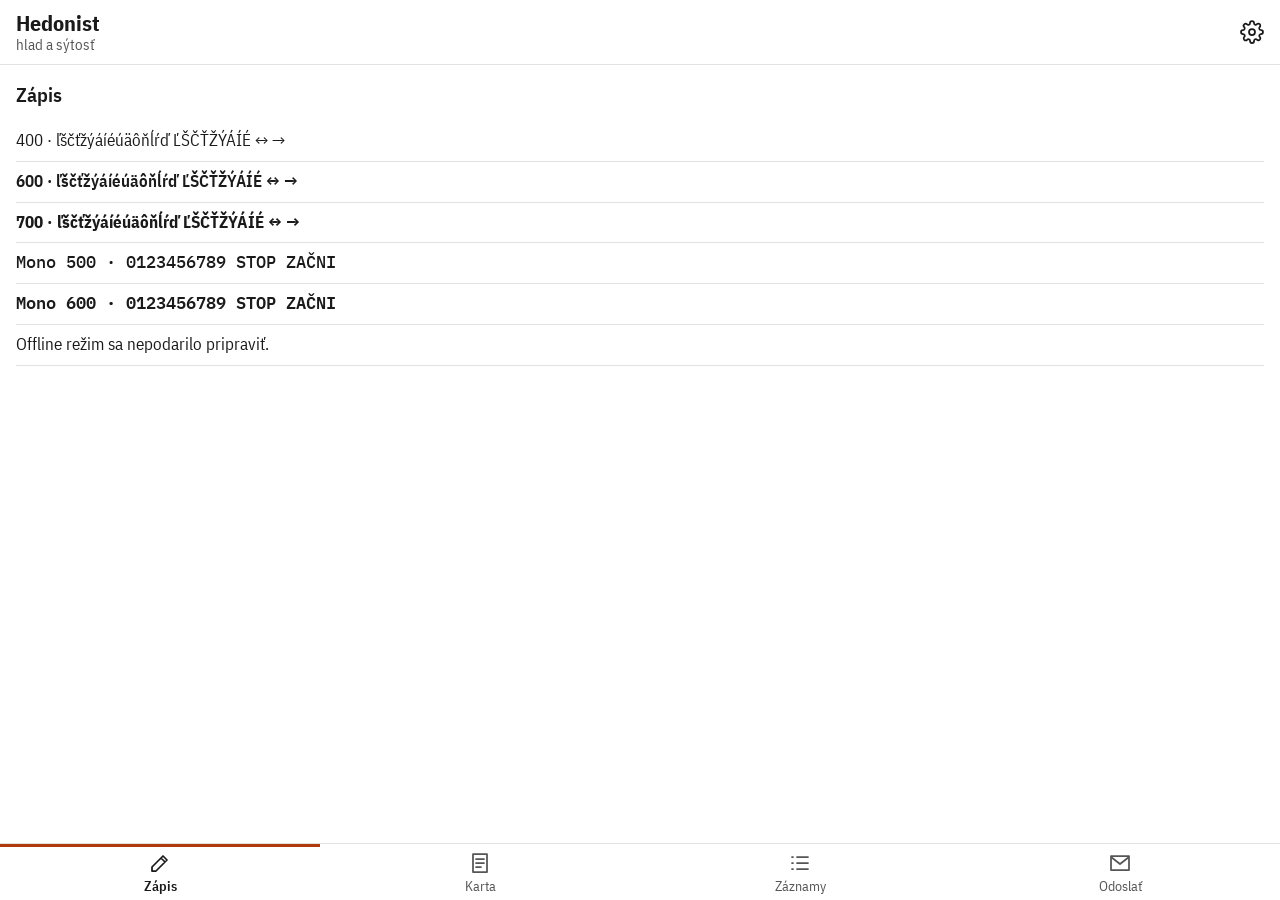
==== index.html @ 2bd272c9 "Krok 1: kostra PWA (index.html, manifest, service worker, fonty, ikony) - hlavička, spodná navigácia" ====
<!doctype html>
<html lang="sk">
<head>
  <meta charset="utf-8">
  <meta name="viewport" content="width=device-width, initial-scale=1, viewport-fit=cover">
  <meta http-equiv="Content-Security-Policy" content="default-src 'self'; object-src 'none'; base-uri 'self'; form-action 'self'">
  <title>Hedonist</title>
  <meta name="description" content="Záznamník hladu a sýtosti, funguje offline.">
  <meta name="theme-color" content="#ffffff">
  <link rel="manifest" href="./manifest.webmanifest">
  <link rel="icon" type="image/png" href="./icons/icon-192.png">
  <link rel="stylesheet" href="./styles.css">
  <script type="module" src="./app.js"></script>
</head>
<body>
  <header class="header">
    <div>
      <h1 class="title">Hedonist</h1>
      <p class="subtitle">hlad a sýtosť</p>
    </div>
    <a class="gear" href="#nastavenia" data-link="nastavenia" aria-label="Nastavenia">
      <svg viewBox="0 0 24 24" aria-hidden="true">
        <circle cx="12" cy="12" r="3"/>
        <path d="M19.4 15a1.65 1.65 0 0 0 .33 1.82l.06.06a2 2 0 1 1-2.83 2.83l-.06-.06a1.65 1.65 0 0 0-1.82-.33 1.65 1.65 0 0 0-1 1.51V21a2 2 0 1 1-4 0v-.09A1.65 1.65 0 0 0 9 19.4a1.65 1.65 0 0 0-1.82.33l-.06.06a2 2 0 1 1-2.83-2.83l.06-.06a1.65 1.65 0 0 0 .33-1.82 1.65 1.65 0 0 0-1.51-1H3a2 2 0 1 1 0-4h.09A1.65 1.65 0 0 0 4.6 9a1.65 1.65 0 0 0-.33-1.82l-.06-.06a2 2 0 1 1 2.83-2.83l.06.06a1.65 1.65 0 0 0 1.82.33H9a1.65 1.65 0 0 0 1-1.51V3a2 2 0 1 1 4 0v.09a1.65 1.65 0 0 0 1 1.51 1.65 1.65 0 0 0 1.82-.33l.06-.06a2 2 0 1 1 2.83 2.83l-.06.06a1.65 1.65 0 0 0-.33 1.82V9a1.65 1.65 0 0 0 1.51 1H21a2 2 0 1 1 0 4h-.09a1.65 1.65 0 0 0-1.51 1z"/>
      </svg>
    </a>
  </header>

  <div class="update-bar" id="update-bar" role="status" hidden>
    <span>Je dostupná nová verzia –</span>
    <button type="button" id="update-button">Obnoviť</button>
  </div>

  <main class="main" id="main">
    <section data-screen="zapis">
      <h2>Zápis</h2>

      <!-- Dočasná kontrola fontov a offline režimu (krok 1), neskôr sa odstráni. -->
      <div class="check">
        <p class="check-400">400 · ľščťžýáíéúäôňĺŕď ĽŠČŤŽÝÁÍÉ ↔ →</p>
        <p class="check-600">600 · ľščťžýáíéúäôňĺŕď ĽŠČŤŽÝÁÍÉ ↔ →</p>
        <p class="check-700">700 · ľščťžýáíéúäôňĺŕď ĽŠČŤŽÝÁÍÉ ↔ →</p>
        <p class="check-mono-500">Mono 500 · 0123456789 STOP ZAČNI</p>
        <p class="check-mono-600">Mono 600 · 0123456789 STOP ZAČNI</p>
        <p id="check-offline" role="status">Pripravujem offline režim…</p>
      </div>
    </section>

    <section data-screen="karta" hidden>
      <h2>Karta</h2>
    </section>

    <section data-screen="zaznamy" hidden>
      <h2>Záznamy</h2>
    </section>

    <section data-screen="odoslat" hidden>
      <h2>Odoslať</h2>
    </section>

    <section data-screen="nastavenia" hidden>
      <h2>Nastavenia</h2>
    </section>
  </main>

  <nav class="nav" aria-label="Hlavná navigácia">
    <a href="#zapis" data-link="zapis">
      <svg viewBox="0 0 24 24" aria-hidden="true"><path d="M4 20h4L19 9l-4-4L4 16zM13 7l4 4"/></svg>
      <span>Zápis</span>
    </a>
    <a href="#karta" data-link="karta">
      <svg viewBox="0 0 24 24" aria-hidden="true"><path d="M5 3h14v18H5zM8 8h8M8 12h8M8 16h5"/></svg>
      <span>Karta</span>
    </a>
    <a href="#zaznamy" data-link="zaznamy">
      <svg viewBox="0 0 24 24" aria-hidden="true"><path d="M9 6h11M9 12h11M9 18h11M4 6h1M4 12h1M4 18h1"/></svg>
      <span>Záznamy</span>
    </a>
    <a href="#odoslat" data-link="odoslat">
      <svg viewBox="0 0 24 24" aria-hidden="true"><path d="M3 5h18v14H3zM3 6l9 7 9-7"/></svg>
      <span>Odoslať</span>
    </a>
  </nav>
</body>
</html>
---- styles.css ----
/* ---------- Fonty (IBM Plex, licencia OFL – fonts/license.txt) ---------- */

@font-face {
  font-family: "Plex Condensed";
  src: url("./fonts/IBMPlexSansCondensed-Regular.woff2") format("woff2");
  font-weight: 400;
  font-display: swap;
}
@font-face {
  font-family: "Plex Condensed";
  src: url("./fonts/IBMPlexSansCondensed-SemiBold.woff2") format("woff2");
  font-weight: 600;
  font-display: swap;
}
@font-face {
  font-family: "Plex Condensed";
  src: url("./fonts/IBMPlexSansCondensed-Bold.woff2") format("woff2");
  font-weight: 700;
  font-display: swap;
}
@font-face {
  font-family: "Plex Mono";
  src: url("./fonts/IBMPlexMono-Medium.woff2") format("woff2");
  font-weight: 500;
  font-display: swap;
}
@font-face {
  font-family: "Plex Mono";
  src: url("./fonts/IBMPlexMono-SemiBold.woff2") format("woff2");
  font-weight: 600;
  font-display: swap;
}

/* ---------- Farby a rozmery ---------- */

:root {
  color-scheme: light;

  --bg: #ffffff;
  --text: #1a1a1a;
  --text-secondary: #555555;
  --line: #e2e2e2;
  --accent: #b03a0a;
  --zone: #fbe9dd;
  --stop-bg: #1a1a1a;
  --stop-text: #ffffff;
  --stop-label: #ffb48a;

  --font-text: "Plex Condensed", sans-serif;
  --font-mono: "Plex Mono", monospace;
  --touch: 48px;
}

/* ---------- Základ ---------- */

*,
*::before,
*::after {
  box-sizing: border-box;
}

[hidden] {
  display: none !important;
}

html,
body {
  height: 100%;
  margin: 0;
}

body {
  display: flex;
  flex-direction: column;
  height: 100dvh;
  background: var(--bg);
  color: var(--text);
  font: 400 1.0625rem/1.4 var(--font-text);
  -webkit-text-size-adjust: 100%;
  text-size-adjust: 100%;
}

h1,
h2,
p {
  margin: 0;
}

button {
  font: inherit;
}

a {
  color: inherit;
  -webkit-tap-highlight-color: transparent;
}

:focus-visible {
  outline: 2px solid var(--accent);
  outline-offset: -2px;
}

svg {
  width: 24px;
  height: 24px;
  fill: none;
  stroke: currentColor;
  stroke-width: 1.75;
  stroke-linecap: round;
  stroke-linejoin: round;
}

/* ---------- Hlavička ---------- */

.header {
  display: flex;
  align-items: center;
  justify-content: space-between;
  padding: calc(8px + env(safe-area-inset-top)) 4px 8px 16px;
  border-bottom: 1px solid var(--line);
}

.title {
  font-size: 1.375rem;
  font-weight: 700;
  line-height: 1.2;
}

.subtitle {
  color: var(--text-secondary);
  font-size: 0.9375rem;
  line-height: 1.2;
}

.gear {
  display: grid;
  place-items: center;
  width: var(--touch);
  height: var(--touch);
}

.gear[aria-current="page"] {
  color: var(--accent);
}

/* ---------- Lišta novej verzie ---------- */

.update-bar {
  display: flex;
  align-items: center;
  justify-content: space-between;
  gap: 12px;
  padding: 4px 8px 4px 16px;
  background: var(--stop-bg);
  color: var(--stop-text);
}

.update-bar button {
  min-height: var(--touch);
  padding: 0 16px;
  border: 1px solid currentColor;
  border-radius: 0;
  background: transparent;
  color: var(--stop-label);
  font-weight: 600;
}

/* ---------- Obsah ---------- */

.main {
  flex: 1;
  overflow-y: auto;
  padding: 16px;
}

.main h2 {
  margin-bottom: 12px;
  font-size: 1.25rem;
  font-weight: 600;
}

/* ---------- Spodná navigácia ---------- */

.nav {
  display: grid;
  grid-template-columns: repeat(4, 1fr);
  padding-bottom: env(safe-area-inset-bottom);
  border-top: 1px solid var(--line);
}

.nav a {
  display: flex;
  flex-direction: column;
  align-items: center;
  justify-content: center;
  gap: 2px;
  min-height: 56px;
  border-top: 3px solid transparent;
  color: var(--text-secondary);
  font-size: 0.875rem;
  text-decoration: none;
}

.nav a[aria-current="page"] {
  border-top-color: var(--accent);
  color: var(--text);
  font-weight: 600;
}

/* ---------- Dočasná kontrola (krok 1) ---------- */

.check p {
  padding: 8px 0;
  border-bottom: 1px solid var(--line);
}

.check-600 {
  font-weight: 600;
}

.check-700 {
  font-weight: 700;
}

.check-mono-500 {
  font-family: var(--font-mono);
  font-weight: 500;
}

.check-mono-600 {
  font-family: var(--font-mono);
  font-weight: 600;
}
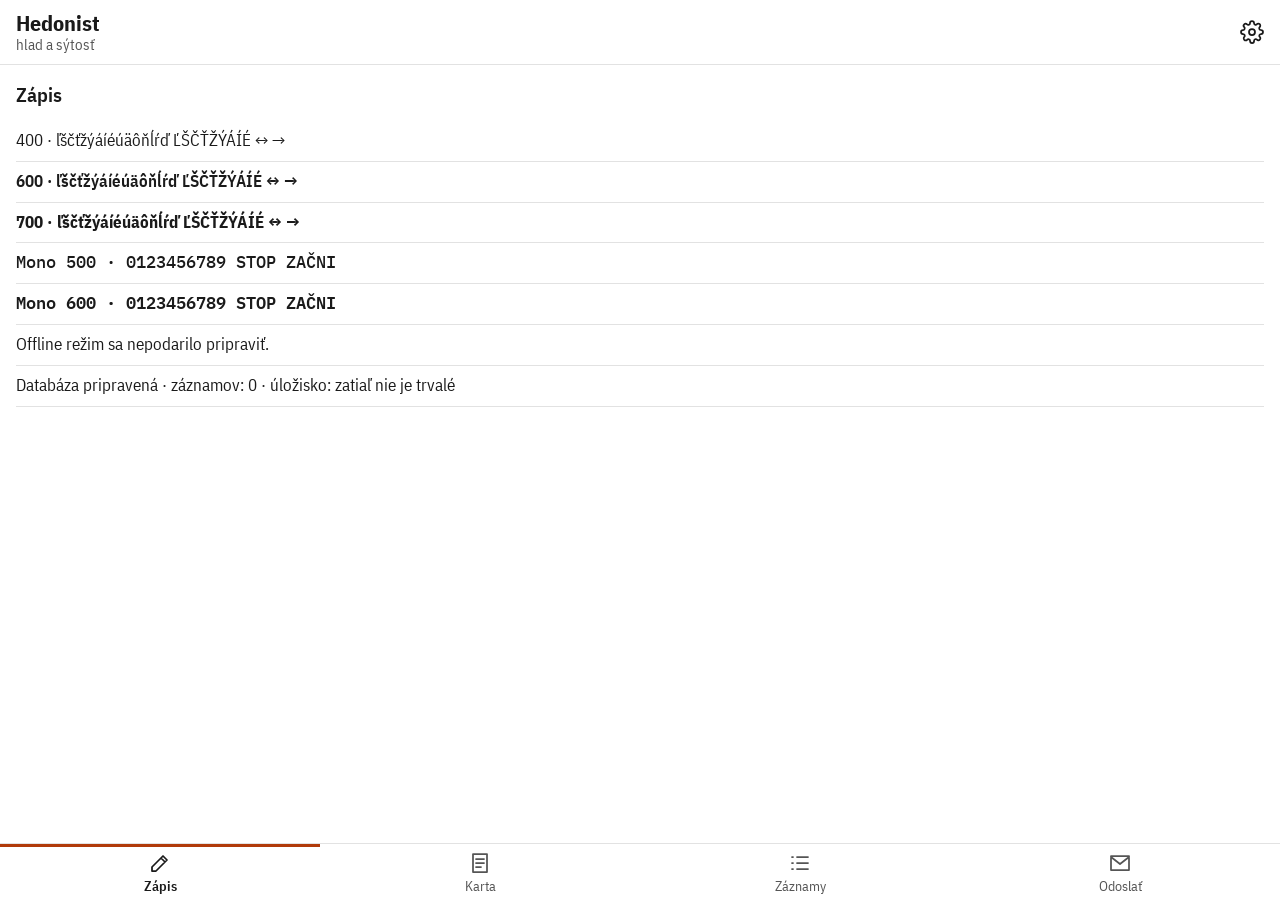
==== commit 614da5a8: "Krok 2: dátová vrstva v IndexedDB a testy v prehliadači - db.js: záznamy, nastavenia, kontrola hodnô" ====
--- a/index.html
+++ b/index.html
@@ -43,6 +43,7 @@
         <p class="check-mono-500">Mono 500 · 0123456789 STOP ZAČNI</p>
         <p class="check-mono-600">Mono 600 · 0123456789 STOP ZAČNI</p>
         <p id="check-offline" role="status">Pripravujem offline režim…</p>
+        <p id="check-storage" role="status">Otváram databázu…</p>
       </div>
     </section>
 
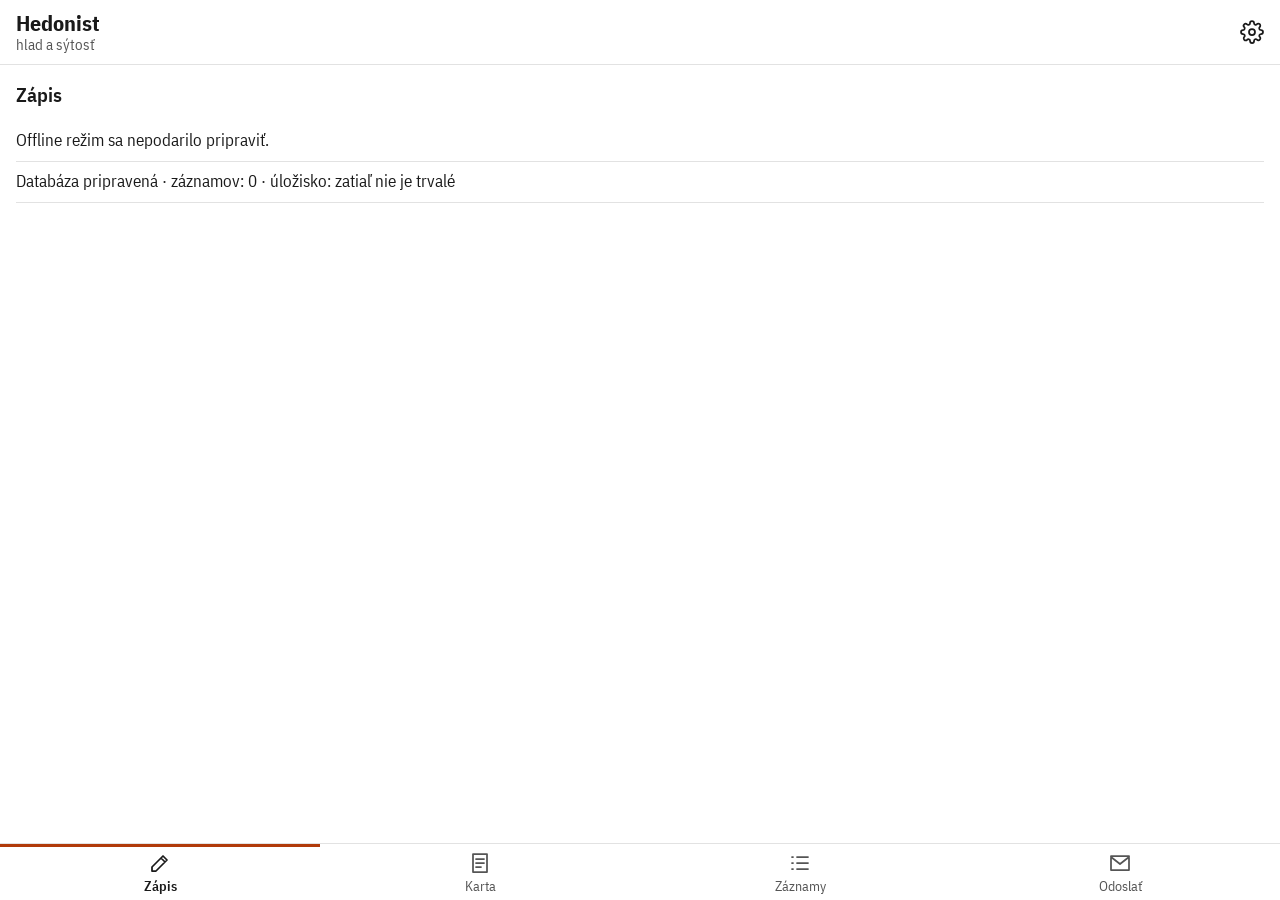
==== commit 3e0bca8d: "Krok 3: obrazovka Karta - predná a zadná strana s textom zo sekcie 5 zadania - prepínanie záložkami " ====
--- a/index.html
+++ b/index.html
@@ -35,20 +35,67 @@
     <section data-screen="zapis">
       <h2>Zápis</h2>
 
-      <!-- Dočasná kontrola fontov a offline režimu (krok 1), neskôr sa odstráni. -->
+      <!-- Dočasná kontrola offline režimu a databázy, neskôr sa odstráni. -->
       <div class="check">
-        <p class="check-400">400 · ľščťžýáíéúäôňĺŕď ĽŠČŤŽÝÁÍÉ ↔ →</p>
-        <p class="check-600">600 · ľščťžýáíéúäôňĺŕď ĽŠČŤŽÝÁÍÉ ↔ →</p>
-        <p class="check-700">700 · ľščťžýáíéúäôňĺŕď ĽŠČŤŽÝÁÍÉ ↔ →</p>
-        <p class="check-mono-500">Mono 500 · 0123456789 STOP ZAČNI</p>
-        <p class="check-mono-600">Mono 600 · 0123456789 STOP ZAČNI</p>
         <p id="check-offline" role="status">Pripravujem offline režim…</p>
         <p id="check-storage" role="status">Otváram databázu…</p>
       </div>
     </section>
 
-    <section data-screen="karta" hidden>
-      <h2>Karta</h2>
+    <section data-screen="karta" class="card" hidden>
+      <h2 class="visually-hidden">Karta</h2>
+
+      <div class="tabs" role="tablist" aria-label="Strana karty">
+        <button type="button" role="tab" id="tab-front" aria-controls="card-front" aria-selected="true">Predná</button>
+        <button type="button" role="tab" id="tab-back" aria-controls="card-back" aria-selected="false" tabindex="-1">Zadná</button>
+      </div>
+
+      <div role="tabpanel" id="card-front" aria-labelledby="tab-front">
+        <h3>Hlad ↔ sýtosť</h3>
+        <p class="card-subtitle">Ohodnoť sa: pred jedlom · v polovici · 20 min po</p>
+        <ul class="scale" id="card-scale"></ul>
+        <p class="card-motto">Začni pri 3–4. Prestaň pri 6 — za 20 minút sa to dotiahne na 7.</p>
+      </div>
+
+      <div role="tabpanel" id="card-back" aria-labelledby="tab-back" hidden>
+        <h3>Pred · počas · po</h3>
+        <dl class="phases">
+          <div>
+            <dt>PRED</dt>
+            <dd><strong>Hlad, alebo chuť?</strong> Zjedol by som teraz aj obyčajný chlieb? Áno → hlad. Chcem len to jedno → chuť (stres, únava, nuda, zvyk). Pri 1–2 začni bielkovinou a zeleninou.</dd>
+          </div>
+          <div>
+            <dt>POČAS</dt>
+            <dd><strong>V polovici taniera zlož príbor.</strong> Nádych, číslo. Jedz pomaly — signál sýtosti mešká 10–20 minút.</dd>
+          </div>
+          <div>
+            <dt>PO</dt>
+            <dd><strong>O 20 minút znova číslo.</strong> Zapíš: pred · po · po 20 min · hlad/chuť.</dd>
+          </div>
+        </dl>
+
+        <h4>Čo sýti (na kalóriu)</h4>
+        <ul class="satiety">
+          <li>
+            <p><strong>Najviac:</strong> mäso, ryby, vajcia, tvaroh, strukoviny, zelenina, vývar, varené zemiaky</p>
+            <span class="bar bar-1" aria-hidden="true"></span>
+          </li>
+          <li>
+            <p><strong>Stredne:</strong> celozrnné prílohy, ovocie, ovsené vločky</p>
+            <span class="bar bar-2" aria-hidden="true"></span>
+          </li>
+          <li>
+            <p><strong>Málo:</strong> biele pečivo, sladkosti, chipsy, ultraspracované</p>
+            <span class="bar bar-3" aria-hidden="true"></span>
+          </li>
+          <li>
+            <p><strong>Takmer nič:</strong> tekuté kalórie — džús, sladené nápoje, pivo aj nealko</p>
+            <span class="bar bar-4" aria-hidden="true"></span>
+          </li>
+        </ul>
+
+        <p class="sources">Blundell 2010 · Rolls 2007 · Holt 1995 · Robinson 2014 · Hall 2019</p>
+      </div>
     </section>
 
     <section data-screen="zaznamy" hidden>
--- a/styles.css
+++ b/styles.css
@@ -170,10 +170,22 @@
 .main {
   flex: 1;
   overflow-y: auto;
+}
+
+.main > section {
   padding: 16px;
 }
 
-.main h2 {
+.visually-hidden {
+  position: absolute;
+  width: 1px;
+  height: 1px;
+  overflow: hidden;
+  clip-path: inset(50%);
+  white-space: nowrap;
+}
+
+.main h2:not(.visually-hidden) {
   margin-bottom: 12px;
   font-size: 1.25rem;
   font-weight: 600;
@@ -207,27 +219,206 @@
   font-weight: 600;
 }
 
-/* ---------- Dočasná kontrola (krok 1) ---------- */
+/* ---------- Karta ---------- */
+
+.main > .card {
+  min-height: 100%;
+  padding: 0 16px 8px;
+  touch-action: pan-y pinch-zoom;
+}
+
+.tabs {
+  display: grid;
+  grid-template-columns: 1fr 1fr;
+  margin: 0 -16px 8px;
+  border-bottom: 1px solid var(--line);
+}
+
+.tabs button {
+  min-height: var(--touch);
+  border: 0;
+  border-bottom: 3px solid transparent;
+  border-radius: 0;
+  background: transparent;
+  color: var(--text-secondary);
+}
+
+.tabs button[aria-selected="true"] {
+  border-bottom-color: var(--accent);
+  color: var(--text);
+  font-weight: 600;
+}
+
+.card h3 {
+  margin: 0;
+  font-size: 1.25rem;
+  font-weight: 700;
+  line-height: 1.25;
+}
+
+.card ul,
+.card dl,
+.card dd {
+  margin: 0;
+  padding: 0;
+  list-style: none;
+}
+
+/* Predná strana */
+
+.card-subtitle {
+  margin-bottom: 6px;
+  color: var(--text-secondary);
+  font-size: 0.875rem;
+}
+
+.scale {
+  border-top: 1px solid var(--line);
+}
+
+.scale li {
+  display: grid;
+  grid-template-columns: 2rem 1fr auto;
+  align-items: center;
+  column-gap: 8px;
+  min-height: 35px;
+  padding: 1px 6px;
+  border-bottom: 1px solid var(--line);
+}
+
+.scale-value {
+  font: 600 1.125rem/1 var(--font-mono);
+  text-align: right;
+}
+
+.scale-text {
+  line-height: 1.15;
+}
+
+.scale-name {
+  display: block;
+  font-size: 0.9375rem;
+  font-weight: 600;
+}
+
+.scale-desc {
+  display: block;
+  color: var(--text-secondary);
+  font-size: 0.8125rem;
+}
+
+.scale-tag {
+  font: 600 0.75rem/1 var(--font-mono);
+  letter-spacing: 0.04em;
+}
+
+.scale .is-zone {
+  background: var(--zone);
+}
+
+.scale .is-zone .scale-tag {
+  color: var(--accent);
+}
+
+.scale .is-stop {
+  background: var(--stop-bg);
+  color: var(--stop-text);
+}
+
+.scale .is-stop .scale-desc {
+  color: inherit;
+}
+
+.scale .is-stop .scale-tag {
+  color: var(--stop-label);
+}
+
+.card-motto {
+  margin-top: 8px;
+  font-size: 0.9375rem;
+  font-weight: 700;
+  line-height: 1.25;
+  text-wrap: balance;
+}
+
+/* Zadná strana */
+
+.phases {
+  margin-top: 4px !important;
+}
+
+.phases > div {
+  display: grid;
+  grid-template-columns: 3.25rem 1fr;
+  column-gap: 8px;
+  padding: 6px 0;
+  border-bottom: 1px solid var(--line);
+}
+
+.phases dt {
+  font: 600 0.8125rem/1.45 var(--font-mono);
+  color: var(--accent);
+}
+
+.phases dd {
+  font-size: 0.9375rem;
+  line-height: 1.25;
+}
+
+.phases strong,
+.satiety strong {
+  font-weight: 600;
+}
+
+.card h4 {
+  margin: 10px 0 4px;
+  font-size: 1rem;
+  font-weight: 700;
+}
+
+.satiety li {
+  margin-bottom: 6px;
+}
+
+.satiety p {
+  margin-bottom: 2px;
+  font-size: 0.875rem;
+  line-height: 1.2;
+}
+
+.bar {
+  display: block;
+  height: 6px;
+  background: var(--text);
+}
+
+.bar-1 {
+  width: 100%;
+}
+
+.bar-2 {
+  width: 68%;
+}
+
+.bar-3 {
+  width: 40%;
+}
+
+.bar-4 {
+  width: 14%;
+  background: var(--accent);
+}
+
+.sources {
+  margin-top: 8px;
+  color: var(--text-secondary);
+  font-size: 0.75rem;
+  line-height: 1.3;
+}
+
+/* ---------- Dočasná kontrola ---------- */
 
 .check p {
   padding: 8px 0;
   border-bottom: 1px solid var(--line);
 }
-
-.check-600 {
-  font-weight: 600;
-}
-
-.check-700 {
-  font-weight: 700;
-}
-
-.check-mono-500 {
-  font-family: var(--font-mono);
-  font-weight: 500;
-}
-
-.check-mono-600 {
-  font-family: var(--font-mono);
-  font-weight: 600;
-}
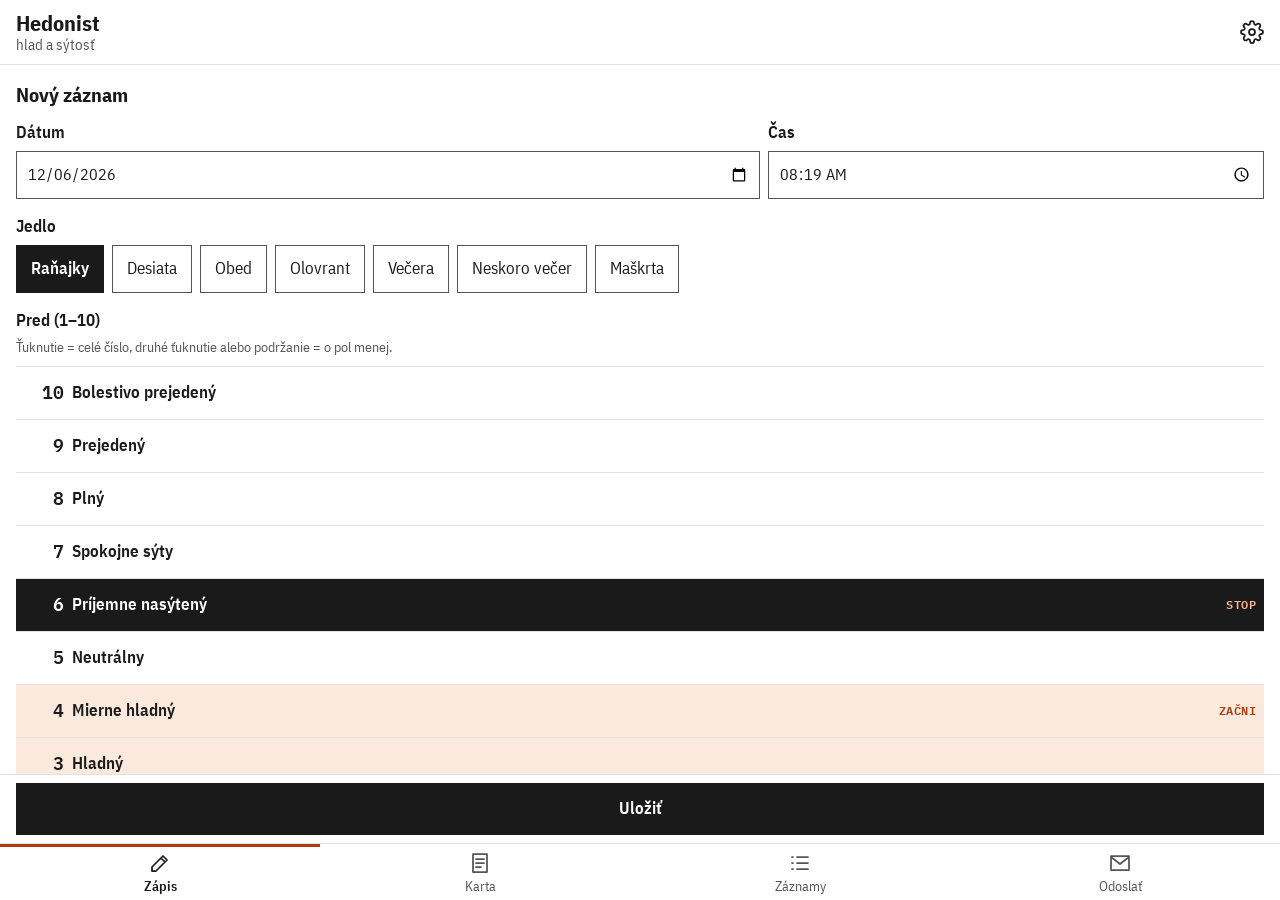
==== commit 093d4c66: "Krok 4: Zápis, doplnenie po jedle a rozpracované jedlá - nový záznam: dátum, čas, jedlo podľa času, " ====
--- a/index.html
+++ b/index.html
@@ -32,13 +32,83 @@
   </div>
 
   <main class="main" id="main">
-    <section data-screen="zapis">
-      <h2>Zápis</h2>
-
-      <!-- Dočasná kontrola offline režimu a databázy, neskôr sa odstráni. -->
-      <div class="check">
-        <p id="check-offline" role="status">Pripravujem offline režim…</p>
-        <p id="check-storage" role="status">Otváram databázu…</p>
+    <section data-screen="zapis" class="entry">
+      <h2 class="visually-hidden">Zápis</h2>
+      <p class="form-error" id="db-error" role="alert" hidden></p>
+
+      <div id="zapis-content" hidden>
+        <div id="entry-home">
+          <ul class="pending" id="pending" aria-label="Rozpracované jedlá"></ul>
+
+          <form id="entry-form" novalidate>
+            <h3>Nový záznam</h3>
+
+            <div class="when">
+              <label>Dátum <input type="date" id="entry-date"></label>
+              <label>Čas <input type="time" id="entry-time"></label>
+            </div>
+
+            <fieldset>
+              <legend>Jedlo</legend>
+              <div class="chips" id="entry-meal"></div>
+            </fieldset>
+
+            <fieldset>
+              <legend>Pred (1–10)</legend>
+              <p class="hint">Ťuknutie = celé číslo, druhé ťuknutie alebo podržanie = o pol menej.</p>
+              <ol class="scale scale-pick" id="entry-scale"></ol>
+            </fieldset>
+
+            <fieldset>
+              <legend>Hlad / chuť</legend>
+              <p class="hint">Zjedol by som teraz aj obyčajný chlieb?</p>
+              <div class="chips" id="entry-hunger"></div>
+            </fieldset>
+
+            <details id="entry-more">
+              <summary>Viac</summary>
+              <fieldset>
+                <legend>Tempo</legend>
+                <div class="chips" id="entry-tempo"></div>
+              </fieldset>
+              <label class="note">Poznámka <textarea id="entry-note" rows="2"></textarea></label>
+            </details>
+
+            <div class="actions">
+              <p class="form-error" id="entry-error" role="alert" hidden></p>
+              <button type="submit" class="primary">Uložiť</button>
+            </div>
+          </form>
+        </div>
+
+        <form id="after-form" novalidate hidden>
+          <h3 id="after-title">Po jedle</h3>
+          <p class="after-summary" id="after-summary"></p>
+
+          <div class="countdown" id="after-countdown" hidden>
+            <span id="after-countdown-label"></span>
+            <span class="countdown-time" id="after-timer" role="timer"></span>
+          </div>
+
+          <fieldset>
+            <legend id="after-legend">Po (1–10)</legend>
+            <ol class="scale scale-pick" id="after-scale"></ol>
+          </fieldset>
+
+          <div id="after-details">
+            <fieldset>
+              <legend>Tempo</legend>
+              <div class="chips" id="after-tempo"></div>
+            </fieldset>
+            <label class="note">Poznámka <textarea id="after-note" rows="2"></textarea></label>
+          </div>
+
+          <div class="actions">
+            <p class="form-error" id="after-error" role="alert" hidden></p>
+            <button type="button" class="secondary" id="after-back">Späť</button>
+            <button type="submit" class="primary">Uložiť</button>
+          </div>
+        </form>
       </div>
     </section>
 
@@ -53,7 +123,7 @@
       <div role="tabpanel" id="card-front" aria-labelledby="tab-front">
         <h3>Hlad ↔ sýtosť</h3>
         <p class="card-subtitle">Ohodnoť sa: pred jedlom · v polovici · 20 min po</p>
-        <ul class="scale" id="card-scale"></ul>
+        <ul class="scale scale-card" id="card-scale"></ul>
         <p class="card-motto">Začni pri 3–4. Prestaň pri 6 — za 20 minút sa to dotiahne na 7.</p>
       </div>
 
@@ -108,8 +178,16 @@
 
     <section data-screen="nastavenia" hidden>
       <h2>Nastavenia</h2>
+
+      <!-- Dočasná kontrola offline režimu a úložiska, v kroku 7 ju nahradia nastavenia. -->
+      <div class="check">
+        <p id="check-offline" role="status">Pripravujem offline režim…</p>
+        <p id="check-storage" role="status">Zisťujem stav úložiska…</p>
+      </div>
     </section>
   </main>
+
+  <p class="toast" id="toast" role="status"></p>
 
   <nav class="nav" aria-label="Hlavná navigácia">
     <a href="#zapis" data-link="zapis">
--- a/styles.css
+++ b/styles.css
@@ -272,17 +272,25 @@
   font-size: 0.875rem;
 }
 
-.scale {
-  border-top: 1px solid var(--line);
-}
-
-.scale li {
+.scale-card li {
   display: grid;
   grid-template-columns: 2rem 1fr auto;
   align-items: center;
   column-gap: 8px;
   min-height: 35px;
   padding: 1px 6px;
+}
+
+/* ---------- Stupnica (karta aj zápis) ---------- */
+
+.scale {
+  margin: 0;
+  padding: 0;
+  border-top: 1px solid var(--line);
+  list-style: none;
+}
+
+.scale li {
   border-bottom: 1px solid var(--line);
 }
 
@@ -416,6 +424,293 @@
   line-height: 1.3;
 }
 
+/* ---------- Zápis ---------- */
+
+.entry h3 {
+  margin: 0 0 12px;
+  font-size: 1.25rem;
+  font-weight: 700;
+}
+
+.entry fieldset {
+  min-width: 0;
+  margin: 0 0 16px;
+  padding: 0;
+  border: 0;
+}
+
+.entry legend,
+.note,
+.when label {
+  padding: 0;
+  font-weight: 600;
+}
+
+.entry legend {
+  margin-bottom: 6px;
+}
+
+.hint {
+  margin-bottom: 8px;
+  color: var(--text-secondary);
+  font-size: 0.875rem;
+}
+
+/* Rozpracované jedlá */
+
+.pending {
+  margin: 0;
+  padding: 0;
+  list-style: none;
+}
+
+.pending:not(:empty) {
+  margin-bottom: 20px;
+}
+
+.pending li + li {
+  margin-top: 8px;
+}
+
+.pending-card {
+  display: flex;
+  flex-direction: column;
+  justify-content: center;
+  min-height: 56px;
+  padding: 8px 12px;
+  border: 1px solid var(--line);
+  border-left: 4px solid var(--text);
+  text-decoration: none;
+}
+
+.pending-card.is-due {
+  border-color: var(--accent);
+  background: var(--zone);
+}
+
+.pending-card strong {
+  color: var(--accent);
+  font-weight: 700;
+}
+
+/* Vstupné polia */
+
+.when {
+  display: grid;
+  grid-template-columns: 3fr 2fr;
+  gap: 8px;
+  margin-bottom: 16px;
+}
+
+.when label,
+.note {
+  display: flex;
+  flex-direction: column;
+  gap: 6px;
+  min-width: 0;
+}
+
+input,
+textarea {
+  width: 100%;
+  min-height: var(--touch);
+  padding: 8px 10px;
+  border: 1px solid var(--text-secondary);
+  border-radius: 0;
+  background: var(--bg);
+  color: var(--text);
+  font: 400 1rem/1.3 var(--font-text);
+}
+
+textarea {
+  resize: vertical;
+}
+
+.chips {
+  display: flex;
+  flex-wrap: wrap;
+  gap: 8px;
+}
+
+.chip {
+  min-width: var(--touch);
+  min-height: var(--touch);
+  padding: 0 14px;
+  border: 1px solid var(--text-secondary);
+  border-radius: 0;
+  background: var(--bg);
+  color: var(--text);
+}
+
+.chip[aria-pressed="true"] {
+  border-color: var(--text);
+  background: var(--text);
+  color: var(--bg);
+  font-weight: 600;
+}
+
+/* Stupnica na výber hodnoty */
+
+.scale-pick button {
+  display: grid;
+  grid-template-columns: 2.5rem 1fr auto;
+  align-items: center;
+  column-gap: 8px;
+  width: 100%;
+  min-height: 52px;
+  padding: 2px 8px;
+  border: 0;
+  border-radius: 0;
+  background: transparent;
+  color: inherit;
+  text-align: left;
+  user-select: none;
+  -webkit-touch-callout: none;
+  -webkit-tap-highlight-color: transparent;
+}
+
+.scale-pick .scale-name {
+  font-size: 1.0625rem;
+}
+
+.scale-pick .is-selected button {
+  outline: 3px solid var(--accent);
+  outline-offset: -3px;
+}
+
+.scale-pick .is-selected .scale-value {
+  align-self: stretch;
+  display: grid;
+  place-items: center;
+  margin: 3px 0;
+  background: var(--accent);
+  color: #ffffff;
+}
+
+.scale-pick button:focus-visible {
+  outline: 3px dashed var(--accent);
+  outline-offset: -3px;
+}
+
+/* Viac */
+
+details {
+  margin-bottom: 16px;
+}
+
+summary {
+  display: flex;
+  align-items: center;
+  gap: 8px;
+  min-height: var(--touch);
+  border-top: 1px solid var(--line);
+  border-bottom: 1px solid var(--line);
+  font-weight: 600;
+  cursor: pointer;
+}
+
+summary::before {
+  content: "+";
+  font-family: var(--font-mono);
+}
+
+details[open] summary {
+  margin-bottom: 12px;
+}
+
+details[open] summary::before {
+  content: "–";
+}
+
+/* Tlačidlá a hlásenia */
+
+.actions {
+  position: sticky;
+  bottom: 0;
+  display: flex;
+  flex-wrap: wrap;
+  gap: 8px;
+  margin: 0 -16px -16px;
+  padding: 8px 16px;
+  border-top: 1px solid var(--line);
+  background: var(--bg);
+}
+
+.primary,
+.secondary {
+  min-height: 52px;
+  padding: 0 20px;
+  border: 1px solid var(--text);
+  border-radius: 0;
+  font-weight: 600;
+}
+
+.primary {
+  flex: 1;
+  background: var(--text);
+  color: var(--bg);
+}
+
+.primary:disabled {
+  opacity: 0.5;
+}
+
+.secondary {
+  background: var(--bg);
+  color: var(--text);
+}
+
+.form-error {
+  width: 100%;
+  color: var(--accent);
+  font-weight: 600;
+}
+
+.toast {
+  position: fixed;
+  left: 16px;
+  right: 16px;
+  bottom: calc(136px + env(safe-area-inset-bottom));
+  padding: 12px 16px;
+  background: var(--stop-bg);
+  color: var(--stop-text);
+  font-weight: 600;
+  text-align: center;
+  pointer-events: none;
+}
+
+.toast:empty {
+  display: none;
+}
+
+/* Doplnenie po jedle */
+
+.after-summary {
+  margin: -8px 0 16px;
+  color: var(--text-secondary);
+}
+
+.countdown {
+  display: flex;
+  align-items: baseline;
+  justify-content: space-between;
+  gap: 12px;
+  margin-bottom: 16px;
+  padding: 10px 12px;
+  border: 1px solid var(--line);
+  font-weight: 600;
+}
+
+.countdown.is-due {
+  border-color: var(--accent);
+  background: var(--zone);
+  color: var(--accent);
+}
+
+.countdown-time {
+  font: 600 2rem/1 var(--font-mono);
+}
+
 /* ---------- Dočasná kontrola ---------- */
 
 .check p {
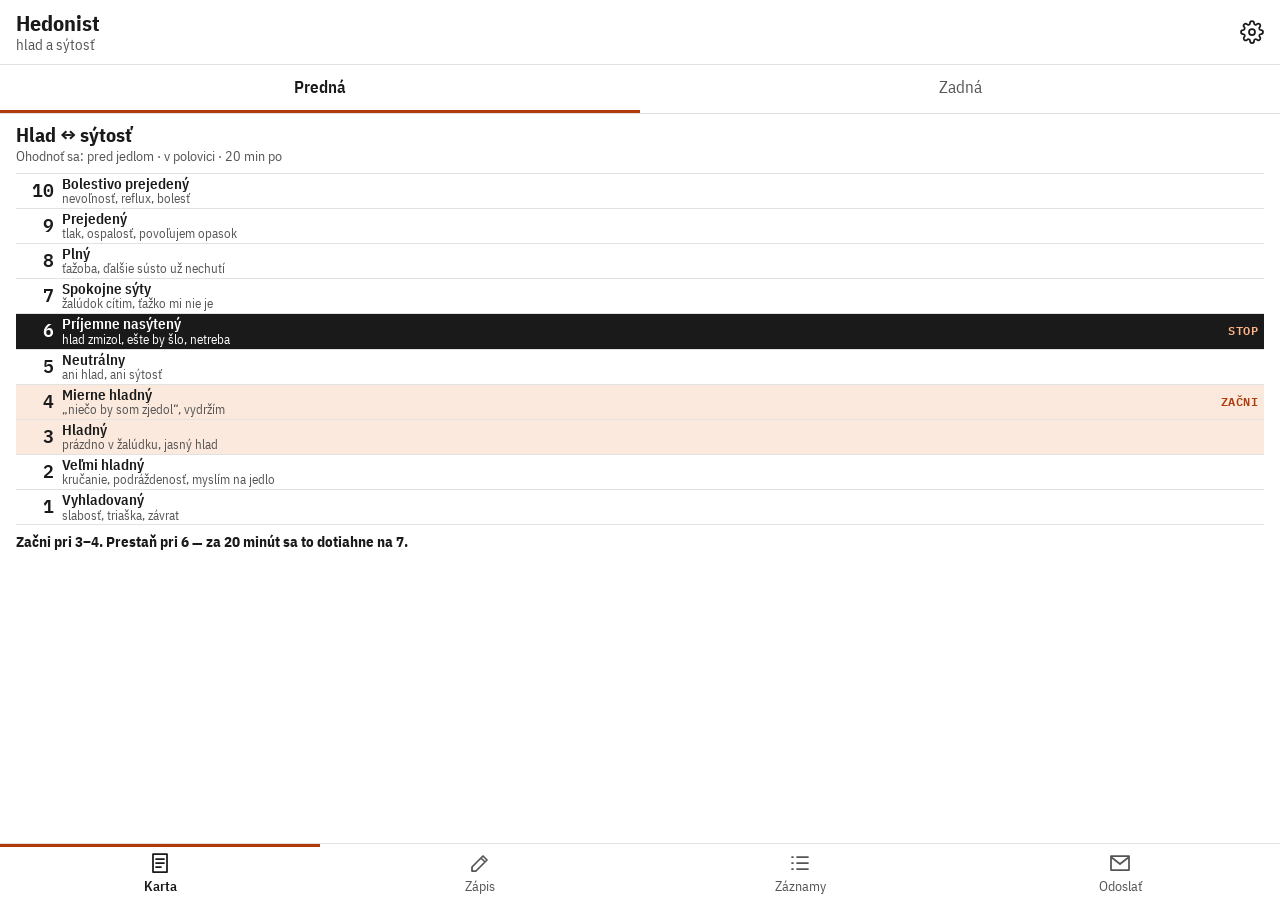
==== commit 8efb8b21: "Úvodná obrazovka je Karta, Zápis je druhý v menu - poradie menu: Karta, Zápis, Záznamy, Odoslať - RE" ====
--- a/index.html
+++ b/index.html
@@ -6,7 +6,9 @@
   <meta http-equiv="Content-Security-Policy" content="default-src 'self'; object-src 'none'; base-uri 'self'; form-action 'self'">
   <title>Hedonist</title>
   <meta name="description" content="Záznamník hladu a sýtosti, funguje offline.">
-  <meta name="theme-color" content="#ffffff">
+  <meta name="color-scheme" content="light dark">
+  <meta name="theme-color" content="#ffffff" media="(prefers-color-scheme: light)">
+  <meta name="theme-color" content="#121212" media="(prefers-color-scheme: dark)">
   <link rel="manifest" href="./manifest.webmanifest">
   <link rel="icon" type="image/png" href="./icons/icon-192.png">
   <link rel="stylesheet" href="./styles.css">
@@ -32,7 +34,7 @@
   </div>
 
   <main class="main" id="main">
-    <section data-screen="zapis" class="entry">
+    <section data-screen="zapis" class="form-screen" hidden>
       <h2 class="visually-hidden">Zápis</h2>
       <p class="form-error" id="db-error" role="alert" hidden></p>
 
@@ -112,7 +114,7 @@
       </div>
     </section>
 
-    <section data-screen="karta" class="card" hidden>
+    <section data-screen="karta" class="card">
       <h2 class="visually-hidden">Karta</h2>
 
       <div class="tabs" role="tablist" aria-label="Strana karty">
@@ -168,36 +170,174 @@
       </div>
     </section>
 
-    <section data-screen="zaznamy" hidden>
-      <h2>Záznamy</h2>
-    </section>
-
-    <section data-screen="odoslat" hidden>
-      <h2>Odoslať</h2>
-    </section>
-
-    <section data-screen="nastavenia" hidden>
+    <section data-screen="zaznamy" class="form-screen" hidden>
+      <h2 class="visually-hidden">Záznamy</h2>
+
+      <div id="records-content" hidden>
+        <div id="list-view">
+          <div class="summary">
+            <h3>Posledných 7 dní</h3>
+            <dl>
+              <div><dt>Jedál</dt><dd id="sum-count"></dd></div>
+              <div><dt>Priemer pred</dt><dd id="sum-before"></dd></div>
+              <div><dt>Priemer po</dt><dd id="sum-after"></dd></div>
+              <div><dt>V zóne</dt><dd id="sum-zone"></dd></div>
+              <div><dt>Nie z hladu</dt><dd id="sum-not-hunger"></dd></div>
+            </dl>
+          </div>
+          <p class="hint" id="records-empty" hidden>Zatiaľ žiadne záznamy.</p>
+          <div id="records-list"></div>
+        </div>
+
+        <form id="edit-form" novalidate hidden>
+          <h3>Úprava záznamu</h3>
+
+          <div class="when">
+            <label>Dátum <input type="date" id="edit-date"></label>
+            <label>Čas <input type="time" id="edit-time"></label>
+          </div>
+
+          <fieldset>
+            <legend>Jedlo</legend>
+            <div class="chips" id="edit-meal"></div>
+          </fieldset>
+
+          <details id="edit-pred-box">
+            <summary id="edit-pred-label">Pred</summary>
+            <ol class="scale scale-pick" id="edit-pred"></ol>
+          </details>
+
+          <details id="edit-po-box">
+            <summary id="edit-po-label">Po</summary>
+            <ol class="scale scale-pick" id="edit-po"></ol>
+            <button type="button" class="secondary clear" id="edit-po-clear">Bez hodnoty</button>
+          </details>
+
+          <details id="edit-po20-box">
+            <summary id="edit-po20-label">Po 20 min</summary>
+            <ol class="scale scale-pick" id="edit-po20"></ol>
+            <button type="button" class="secondary clear" id="edit-po20-clear">Bez hodnoty</button>
+          </details>
+
+          <fieldset>
+            <legend>Hlad / chuť</legend>
+            <div class="chips" id="edit-hunger"></div>
+          </fieldset>
+
+          <fieldset>
+            <legend>Tempo</legend>
+            <div class="chips" id="edit-tempo"></div>
+          </fieldset>
+          <label class="note">Poznámka <textarea id="edit-note" rows="2"></textarea></label>
+
+          <div class="actions">
+            <p class="form-error" id="edit-error" role="alert" hidden></p>
+            <button type="button" class="secondary" id="edit-back">Späť</button>
+            <button type="submit" class="primary">Uložiť</button>
+          </div>
+        </form>
+      </div>
+    </section>
+
+    <section data-screen="odoslat" class="form-screen send" hidden>
+      <h2 class="visually-hidden">Odoslať</h2>
+
+      <div id="send-content" hidden>
+        <fieldset>
+          <legend>Rozsah</legend>
+          <div class="chips" id="send-range"></div>
+        </fieldset>
+
+        <div class="when" id="send-custom" hidden>
+          <label>Od <input type="date" id="send-from"></label>
+          <label>Do <input type="date" id="send-to"></label>
+        </div>
+
+        <p class="hint" id="send-empty" hidden></p>
+
+        <div id="send-mail" hidden>
+          <p class="mail-line"><strong>Komu:</strong> <span id="send-recipient"></span></p>
+          <p class="mail-line"><strong>Predmet:</strong> <span id="send-subject"></span></p>
+          <button type="button" class="secondary wide" id="send-copy-subject">Kopírovať predmet</button>
+
+          <pre class="preview" id="send-preview" tabindex="0" aria-label="Náhľad tela e-mailu"></pre>
+          <button type="button" class="secondary wide" id="send-copy-body">Kopírovať telo</button>
+
+          <div class="actions send-actions">
+            <p class="hint" id="send-note"></p>
+            <p class="form-error" id="send-error" role="alert" hidden></p>
+            <button type="button" class="primary" id="send-button">Odoslať e-mailom</button>
+            <button type="button" class="primary" id="send-copy-all" hidden>Kopírovať do schránky</button>
+          </div>
+        </div>
+
+        <div class="backup">
+          <h3>Záloha</h3>
+          <button type="button" class="secondary wide" id="backup-button">Záloha (JSON)</button>
+          <button type="button" class="secondary wide" id="restore-button">Obnoviť zo zálohy</button>
+          <input type="file" id="restore-file" accept="application/json,.json" hidden>
+          <p class="hint" id="backup-status" role="status"></p>
+          <p class="form-error" id="backup-error" role="alert" hidden></p>
+        </div>
+      </div>
+    </section>
+
+    <section data-screen="nastavenia" class="form-screen" hidden>
       <h2>Nastavenia</h2>
 
-      <!-- Dočasná kontrola offline režimu a úložiska, v kroku 7 ju nahradia nastavenia. -->
-      <div class="check">
-        <p id="check-offline" role="status">Pripravujem offline režim…</p>
-        <p id="check-storage" role="status">Zisťujem stav úložiska…</p>
+      <div id="settings-content" hidden>
+        <label class="note">E-mailová adresa príjemcu
+          <input type="email" id="settings-email" autocomplete="email" autocapitalize="off" spellcheck="false">
+        </label>
+        <p class="form-error" id="settings-error" role="alert" hidden></p>
+
+        <fieldset class="zone-settings">
+          <legend>Zóna</legend>
+          <div class="zone-fields">
+            <label>Začať od <select id="settings-start-from"></select></label>
+            <label>Začať do <select id="settings-start-to"></select></label>
+            <label>STOP <select id="settings-stop"></select></label>
+          </div>
+          <p class="form-error" id="settings-zone-error" role="alert" hidden></p>
+        </fieldset>
+
+        <h3>Pripomienka po 20 minútach</h3>
+        <p id="reminder-status" role="status"></p>
+        <button type="button" class="secondary wide" id="reminder-enable" hidden>Povoliť pripomienky</button>
+        <p class="hint reminder-hint">Android môže aplikáciu uspať a notifikácia potom nepríde. Spoľahni sa na kartu „Teraz: po 20 min“ na obrazovke Zápis.</p>
+
+        <h3>Aplikácia</h3>
+        <dl class="about">
+          <div><dt>Úložisko</dt><dd id="storage-status">zisťujem…</dd></div>
+          <div><dt>Offline režim</dt><dd id="offline-status">pripravujem…</dd></div>
+          <div><dt>Verzia</dt><dd id="app-version"></dd></div>
+        </dl>
       </div>
     </section>
   </main>
 
   <p class="toast" id="toast" role="status"></p>
 
+  <dialog class="dialog" id="dialog" aria-labelledby="dialog-title" aria-describedby="dialog-text">
+    <form method="dialog">
+      <h2 id="dialog-title"></h2>
+      <p id="dialog-text"></p>
+      <div class="dialog-actions">
+        <button class="secondary" id="dialog-no" value="no"></button>
+        <button class="primary" id="dialog-yes" value="yes"></button>
+      </div>
+    </form>
+  </dialog>
+
   <nav class="nav" aria-label="Hlavná navigácia">
+    <a href="#karta" data-link="karta">
+      <svg viewBox="0 0 24 24" aria-hidden="true"><path d="M5 3h14v18H5zM8 8h8M8 12h8M8 16h5"/></svg>
+      <span>Karta</span>
+    </a>
     <a href="#zapis" data-link="zapis">
       <svg viewBox="0 0 24 24" aria-hidden="true"><path d="M4 20h4L19 9l-4-4L4 16zM13 7l4 4"/></svg>
       <span>Zápis</span>
     </a>
-    <a href="#karta" data-link="karta">
-      <svg viewBox="0 0 24 24" aria-hidden="true"><path d="M5 3h14v18H5zM8 8h8M8 12h8M8 16h5"/></svg>
-      <span>Karta</span>
-    </a>
     <a href="#zaznamy" data-link="zaznamy">
       <svg viewBox="0 0 24 24" aria-hidden="true"><path d="M9 6h11M9 12h11M9 18h11M4 6h1M4 12h1M4 18h1"/></svg>
       <span>Záznamy</span>
--- a/styles.css
+++ b/styles.css
@@ -45,10 +45,29 @@
   --stop-bg: #1a1a1a;
   --stop-text: #ffffff;
   --stop-label: #ffb48a;
+  --on-accent: #ffffff;
 
   --font-text: "Plex Condensed", sans-serif;
   --font-mono: "Plex Mono", monospace;
   --touch: 48px;
+}
+
+/* Tmavý režim podľa systému; STOP riadok je invertovaný (svetlý). */
+@media (prefers-color-scheme: dark) {
+  :root {
+    color-scheme: dark;
+
+    --bg: #121212;
+    --text: #ececec;
+    --text-secondary: #b0b0b0;
+    --line: #2e2e2e;
+    --accent: #ff9a66;
+    --zone: #3a2418;
+    --stop-bg: #ececec;
+    --stop-text: #121212;
+    --stop-label: #b03a0a;
+    --on-accent: #121212;
+  }
 }
 
 /* ---------- Základ ---------- */
@@ -424,29 +443,29 @@
   line-height: 1.3;
 }
 
-/* ---------- Zápis ---------- */
-
-.entry h3 {
+/* ---------- Formuláre (Zápis aj úprava) ---------- */
+
+.form-screen h3 {
   margin: 0 0 12px;
   font-size: 1.25rem;
   font-weight: 700;
 }
 
-.entry fieldset {
+.form-screen fieldset {
   min-width: 0;
   margin: 0 0 16px;
   padding: 0;
   border: 0;
 }
 
-.entry legend,
+.form-screen legend,
 .note,
 .when label {
   padding: 0;
   font-weight: 600;
 }
 
-.entry legend {
+.form-screen legend {
   margin-bottom: 6px;
 }
 
@@ -511,6 +530,7 @@
 }
 
 input,
+select,
 textarea {
   width: 100%;
   min-height: var(--touch);
@@ -584,7 +604,7 @@
   place-items: center;
   margin: 3px 0;
   background: var(--accent);
-  color: #ffffff;
+  color: var(--on-accent);
 }
 
 .scale-pick button:focus-visible {
@@ -711,9 +731,297 @@
   font: 600 2rem/1 var(--font-mono);
 }
 
-/* ---------- Dočasná kontrola ---------- */
-
-.check p {
-  padding: 8px 0;
+/* ---------- Záznamy ---------- */
+
+.clear {
+  width: 100%;
+  margin-top: 8px;
+}
+
+#edit-form details {
+  margin-bottom: 8px;
+}
+
+#edit-form details:last-of-type {
+  margin-bottom: 16px;
+}
+
+.summary {
+  margin-bottom: 20px;
+}
+
+.summary h3 {
+  margin-bottom: 8px;
+}
+
+.summary dl {
+  display: grid;
+  grid-template-columns: repeat(3, 1fr);
+  margin: 0;
+  border-top: 1px solid var(--line);
+  border-left: 1px solid var(--line);
+}
+
+.summary dl > div {
+  display: flex;
+  flex-direction: column;
+  justify-content: space-between;
+  padding: 6px 8px;
+  border-right: 1px solid var(--line);
   border-bottom: 1px solid var(--line);
 }
+
+.summary dt {
+  color: var(--text-secondary);
+  font-size: 0.8125rem;
+  line-height: 1.2;
+}
+
+.summary dd {
+  margin: 0;
+  font: 600 1.375rem/1.4 var(--font-mono);
+}
+
+.form-screen .day-title {
+  margin: 16px 0 0;
+  padding-bottom: 6px;
+  border-bottom: 1px solid var(--text);
+  font-size: 1rem;
+}
+
+.day-list {
+  margin: 0 -16px;
+  padding: 0;
+  list-style: none;
+}
+
+.record {
+  position: relative;
+  overflow: hidden;
+  border-bottom: 1px solid var(--line);
+}
+
+.record-delete {
+  position: absolute;
+  inset: 0;
+  display: flex;
+  align-items: center;
+  justify-content: flex-end;
+  padding-right: 20px;
+  background: var(--accent);
+  color: var(--on-accent);
+  font-weight: 600;
+  visibility: hidden;
+}
+
+.record.is-swiping .record-delete {
+  visibility: visible;
+}
+
+.record-row {
+  position: relative;
+  display: grid;
+  grid-template-columns: 3.25rem 1fr auto 10px;
+  grid-template-areas:
+    "time meal tag dot"
+    ". values zone dot";
+  align-items: center;
+  gap: 2px 8px;
+  min-height: 60px;
+  padding: 8px 16px;
+  background: var(--bg);
+  text-decoration: none;
+  touch-action: pan-y;
+  user-select: none;
+  -webkit-touch-callout: none;
+  transition: transform 150ms;
+}
+
+.record-row.is-dragging {
+  transition: none;
+}
+
+.record-time {
+  grid-area: time;
+  font: 600 0.9375rem/1.2 var(--font-mono);
+}
+
+.record-meal {
+  grid-area: meal;
+  font-weight: 600;
+}
+
+.record-values {
+  grid-area: values;
+  font: 500 0.9375rem/1.2 var(--font-mono);
+}
+
+.record-tag {
+  grid-area: tag;
+  justify-self: end;
+  padding: 0 6px;
+  border: 1px solid var(--line);
+  color: var(--text-secondary);
+  font-size: 0.8125rem;
+}
+
+.record-zone {
+  grid-area: zone;
+  justify-self: end;
+  color: var(--text-secondary);
+  font-size: 0.8125rem;
+}
+
+.record-zone.is-in {
+  color: var(--text);
+  font-weight: 600;
+}
+
+.record-dot {
+  grid-area: dot;
+  width: 10px;
+  height: 10px;
+  border-radius: 50%;
+  background: var(--accent);
+}
+
+/* ---------- Odoslať ---------- */
+
+.wide {
+  display: block;
+  width: 100%;
+  margin-top: 8px;
+}
+
+.mail-line {
+  margin-top: 8px;
+  overflow-wrap: anywhere;
+}
+
+.mail-line strong {
+  font-weight: 600;
+}
+
+.preview {
+  max-height: 12rem;
+  margin: 16px 0 0;
+  padding: 10px;
+  overflow: auto;
+  border: 1px solid var(--line);
+  font: 500 0.75rem/1.5 var(--font-mono);
+  user-select: text;
+}
+
+.send-actions {
+  margin: 16px -16px 0;
+}
+
+.send-actions p {
+  width: 100%;
+  margin: 0;
+}
+
+.send-actions p:empty {
+  display: none;
+}
+
+.backup .hint:not(:empty),
+.backup .form-error {
+  margin: 12px 0 0;
+}
+
+.backup {
+  margin-top: 24px;
+  padding-top: 16px;
+  border-top: 1px solid var(--text);
+}
+
+.backup h3 {
+  margin-bottom: 0;
+}
+
+/* ---------- Dialóg ---------- */
+
+.dialog {
+  width: min(360px, calc(100vw - 32px));
+  padding: 20px 16px 16px;
+  border: 2px solid var(--text);
+  background: var(--bg);
+  color: var(--text);
+}
+
+.dialog::backdrop {
+  background: rgb(0 0 0 / 0.5);
+}
+
+.dialog h2 {
+  margin-bottom: 8px;
+  font-size: 1.25rem;
+}
+
+.dialog-actions {
+  display: flex;
+  gap: 8px;
+  margin-top: 20px;
+}
+
+.dialog-actions button {
+  flex: 1;
+}
+
+/* ---------- Nastavenia ---------- */
+
+.zone-settings {
+  margin-top: 20px !important;
+}
+
+.zone-fields {
+  display: grid;
+  grid-template-columns: repeat(3, 1fr);
+  gap: 8px;
+}
+
+.zone-fields label {
+  display: flex;
+  flex-direction: column;
+  gap: 6px;
+  min-width: 0;
+}
+
+.zone-fields select {
+  font-family: var(--font-mono);
+}
+
+.zone-settings .form-error {
+  margin-top: 8px;
+}
+
+.form-screen h3:not(:first-child) {
+  margin-top: 8px;
+}
+
+.reminder-hint {
+  margin-top: 8px;
+  margin-bottom: 16px;
+}
+
+.about {
+  margin: 0;
+  border-top: 1px solid var(--line);
+}
+
+.about > div {
+  display: grid;
+  grid-template-columns: 7.5rem 1fr;
+  gap: 8px;
+  padding: 10px 0;
+  border-bottom: 1px solid var(--line);
+}
+
+.about dt {
+  color: var(--text-secondary);
+}
+
+.about dd {
+  margin: 0;
+}
